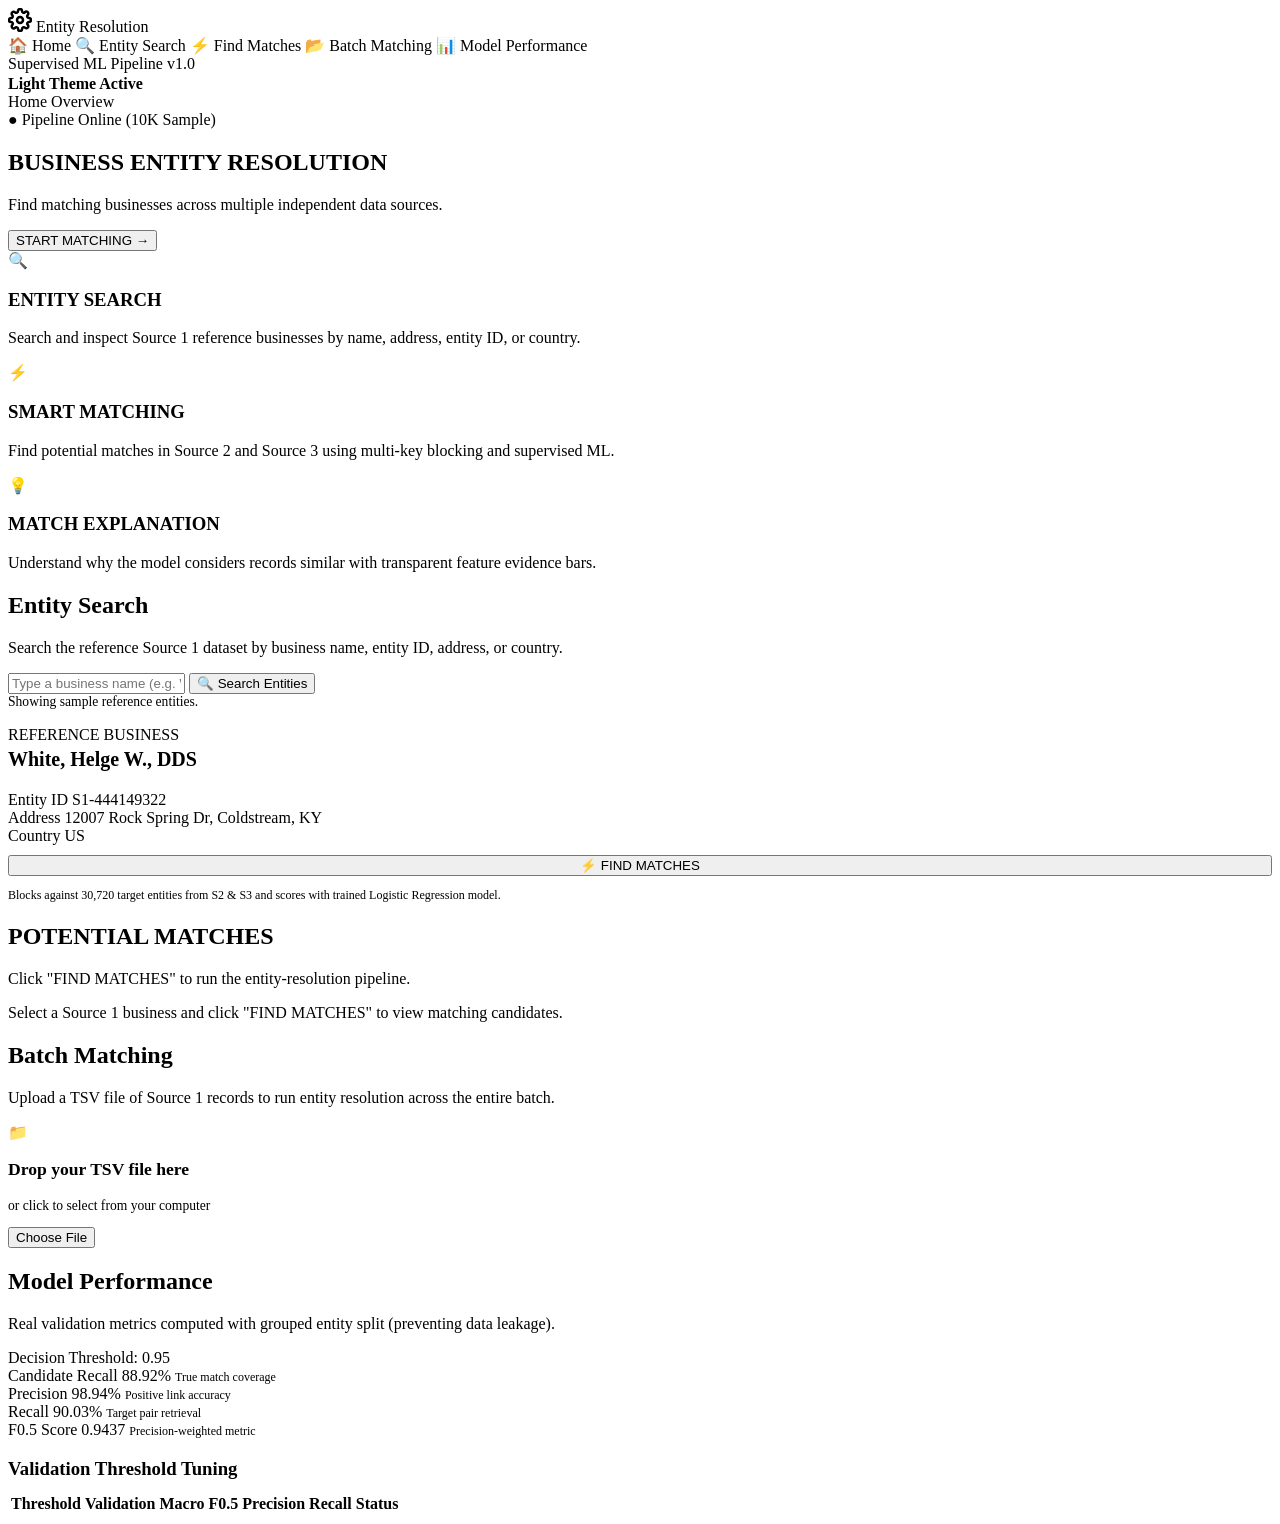
==== frontend/templates/index.html @ 975a44d6 "Initial commit: Business Entity Resolution ML pipeline and web studio" ====
<!DOCTYPE html>
<html lang="en">
<head>
  <meta charset="UTF-8">
  <meta name="viewport" content="width=device-width, initial-scale=1.0">
  <title>Business Entity Resolution Studio</title>
  <link rel="stylesheet" href="/static/css/style.css">
</head>
<body>
  <div class="app-shell">
    <!-- Left Sidebar -->
    <aside class="sidebar">
      <div class="sidebar-header">
        <div class="sidebar-brand">
          <svg width="24" height="24" viewBox="0 0 24 24" fill="none" stroke="currentColor" stroke-width="2.5" stroke-linecap="round" stroke-linejoin="round">
            <circle cx="12" cy="12" r="3"></circle>
            <path d="M19.4 15a1.65 1.65 0 0 0 .33 1.82l.06.06a2 2 0 0 1 0 2.83 2 2 0 0 1-2.83 0l-.06-.06a1.65 1.65 0 0 0-1.82-.33 1.65 1.65 0 0 0-1 1.51V21a2 2 0 0 1-2 2 2 2 0 0 1-2-2v-.09A1.65 1.65 0 0 0 9 19.4a1.65 1.65 0 0 0-1.82.33l-.06.06a2 2 0 0 1-2.83 0 2 2 0 0 1 0-2.83l.06-.06a1.65 1.65 0 0 0 .33-1.82 1.65 1.65 0 0 0-1.51-1H3a2 2 0 0 1-2-2 2 2 0 0 1 2-2h.09A1.65 1.65 0 0 0 4.6 9a1.65 1.65 0 0 0-.33-1.82l-.06-.06a2 2 0 0 1 0-2.83 2 2 0 0 1 2.83 0l.06.06a1.65 1.65 0 0 0 1.82.33H9a1.65 1.65 0 0 0 1-1.51V3a2 2 0 0 1 2-2 2 2 0 0 1 2 2v.09a1.65 1.65 0 0 0 1 1.51 1.65 1.65 0 0 0 1.82-.33l.06-.06a2 2 0 0 1 2.83 0 2 2 0 0 1 0 2.83l-.06.06a1.65 1.65 0 0 0-.33 1.82V9a1.65 1.65 0 0 0 1.51 1H21a2 2 0 0 1 2 2 2 2 0 0 1-2 2h-.09a1.65 1.65 0 0 0-1.51 1z"></path>
          </svg>
          <span>Entity Resolution</span>
        </div>
      </div>

      <nav class="sidebar-nav">
        <a class="nav-item active" data-tab="tab-home">
          <span class="nav-icon">🏠</span>
          <span>Home</span>
        </a>
        <a class="nav-item" data-tab="tab-search">
          <span class="nav-icon">🔍</span>
          <span>Entity Search</span>
        </a>
        <a class="nav-item" data-tab="tab-matching">
          <span class="nav-icon">⚡</span>
          <span>Find Matches</span>
        </a>
        <a class="nav-item" data-tab="tab-batch">
          <span class="nav-icon">📂</span>
          <span>Batch Matching</span>
        </a>
        <a class="nav-item" data-tab="tab-performance">
          <span class="nav-icon">📊</span>
          <span>Model Performance</span>
        </a>
      </nav>

      <div class="sidebar-footer">
        <div>Supervised ML Pipeline v1.0</div>
        <div style="color: var(--primary); font-weight: 600; margin-top: 2px;">Light Theme Active</div>
      </div>
    </aside>

    <!-- Main Content Wrapper -->
    <div class="main-wrapper">
      <header class="topbar">
        <div id="topbar-breadcrumb" class="topbar-title">Home Overview</div>
        <div class="system-badge">● Pipeline Online (10K Sample)</div>
      </header>

      <main class="content-container">
        <!-- ── TAB 1: HOME PAGE ─────────────────────────────────────────── -->
        <section id="tab-home" class="tab-panel active">
          <div class="hero-card">
            <h1>BUSINESS ENTITY RESOLUTION</h1>
            <p class="hero-subtitle">
              Find matching businesses across multiple independent data sources.
            </p>
            <button id="btn-start-matching" class="btn btn-primary btn-lg">
              START MATCHING &rarr;
            </button>
          </div>

          <div class="home-feature-grid">
            <div class="feature-box">
              <div class="feature-box-icon">🔍</div>
              <h3>ENTITY SEARCH</h3>
              <p>Search and inspect Source 1 reference businesses by name, address, entity ID, or country.</p>
            </div>

            <div class="feature-box">
              <div class="feature-box-icon">⚡</div>
              <h3>SMART MATCHING</h3>
              <p>Find potential matches in Source 2 and Source 3 using multi-key blocking and supervised ML.</p>
            </div>

            <div class="feature-box">
              <div class="feature-box-icon">💡</div>
              <h3>MATCH EXPLANATION</h3>
              <p>Understand why the model considers records similar with transparent feature evidence bars.</p>
            </div>
          </div>
        </section>

        <!-- ── TAB 2: ENTITY SEARCH PAGE ─────────────────────────────────── -->
        <section id="tab-search" class="tab-panel">
          <div class="card">
            <div class="card-header">
              <div>
                <h2 class="card-title">Entity Search</h2>
                <p class="card-desc">Search the reference Source 1 dataset by business name, entity ID, address, or country.</p>
              </div>
            </div>

            <div class="search-bar-container">
              <input type="text" id="global-search-input" class="form-input" placeholder="Type a business name (e.g. White, Helge W.), entity ID, or city...">
              <button id="btn-trigger-search" class="btn btn-primary" style="white-space: nowrap;">
                <span>🔍</span> Search Entities
              </button>
            </div>

            <div id="search-status-bar" style="font-size: 0.85rem; color: var(--text-secondary); margin-bottom: 16px;">
              Showing sample reference entities.
            </div>

            <div id="search-results-container" class="search-results-list">
              <!-- Dynamically populated -->
            </div>
          </div>
        </section>

        <!-- ── TAB 3: FIND MATCHES (MATCHING PAGE) ───────────────────────── -->
        <section id="tab-matching" class="tab-panel">
          <div class="matching-layout">
            <!-- Left: Source 1 Reference Details -->
            <div class="source1-card">
              <div>
                <span class="source1-label">REFERENCE BUSINESS</span>
                <h3 id="match-s1-name" style="font-size: 1.25rem; color: var(--text-primary); margin-top: 4px;">White, Helge W., DDS</h3>
              </div>

              <div class="source1-field">
                <span class="source1-label">Entity ID</span>
                <span id="match-s1-id" class="entity-id-pill">S1-444149322</span>
              </div>

              <div class="source1-field">
                <span class="source1-label">Address</span>
                <span id="match-s1-addr" class="source1-val">12007 Rock Spring Dr, Coldstream, KY</span>
              </div>

              <div class="source1-field">
                <span class="source1-label">Country</span>
                <span id="match-s1-ctry" class="source1-val">US</span>
              </div>

              <div style="margin-top: 10px;">
                <button id="btn-run-match" class="btn btn-primary" style="width: 100%;">
                  <span>⚡</span> FIND MATCHES
                </button>
              </div>

              <div style="font-size: 0.75rem; color: var(--text-muted); border-top: 1px solid var(--border); padding-top: 12px;">
                Blocks against 30,720 target entities from S2 & S3 and scores with trained Logistic Regression model.
              </div>
            </div>

            <!-- Right: Potential Matches & Explanation -->
            <div>
              <div class="card" style="margin-bottom: 20px;">
                <div class="card-header">
                  <div>
                    <h2 class="card-title">POTENTIAL MATCHES</h2>
                    <p id="match-results-summary" class="card-desc">Click "FIND MATCHES" to run the entity-resolution pipeline.</p>
                  </div>
                </div>

                <div id="match-candidates-list" class="match-candidates-container">
                  <div class="empty-box">
                    <p>Select a Source 1 business and click "FIND MATCHES" to view matching candidates.</p>
                  </div>
                </div>
              </div>

              <!-- Match Explanation Card (Why this match?) -->
              <div id="match-explanation-box" class="explanation-card" style="display: none;">
                <div class="card-header">
                  <div>
                    <h3 class="card-title" style="color: var(--primary);">WHY THIS MATCH?</h3>
                    <p id="expl-candidate-sub" class="card-desc">Similarity feature evidence computed by the model.</p>
                  </div>
                  <span id="expl-candidate-badge" class="badge badge-high">HIGH CONFIDENCE</span>
                </div>

                <div class="progress-row">
                  <div class="progress-header">
                    <span>Business Name Similarity</span>
                    <span id="expl-name-sim">94%</span>
                  </div>
                  <div class="progress-track">
                    <div id="expl-name-fill" class="progress-fill" style="width: 94%;"></div>
                  </div>
                </div>

                <div class="progress-row">
                  <div class="progress-header">
                    <span>Address Similarity</span>
                    <span id="expl-addr-sim">97%</span>
                  </div>
                  <div class="progress-track">
                    <div id="expl-addr-fill" class="progress-fill" style="width: 97%;"></div>
                  </div>
                </div>

                <div style="display: flex; justify-content: space-between; align-items: center; padding: 12px 0; border-top: 1px solid var(--border); border-bottom: 1px solid var(--border); margin-bottom: 16px;">
                  <span style="font-size: 0.85rem; font-weight: 600;">Country Agreement</span>
                  <span id="expl-country-status" class="badge badge-high">MATCH</span>
                </div>

                <div style="display: flex; justify-content: space-between; align-items: center;">
                  <span style="font-size: 0.95rem; font-weight: 600;">Overall Model Confidence</span>
                  <span id="expl-conf-score" style="font-size: 1.4rem; font-weight: 700; color: var(--primary);">96.8%</span>
                </div>
              </div>
            </div>
          </div>
        </section>

        <!-- ── TAB 4: BATCH MATCHING PAGE ────────────────────────────────── -->
        <section id="tab-batch" class="tab-panel">
          <div class="card">
            <div class="card-header">
              <div>
                <h2 class="card-title">Batch Matching</h2>
                <p class="card-desc">Upload a TSV file of Source 1 records to run entity resolution across the entire batch.</p>
              </div>
            </div>

            <!-- Drag and drop zone -->
            <div id="batch-dropzone" class="dropzone">
              <div class="dropzone-icon">📁</div>
              <h3 style="font-size: 1.1rem; color: var(--text-primary);">Drop your TSV file here</h3>
              <p style="font-size: 0.85rem; color: var(--text-secondary);">or click to select from your computer</p>
              <input type="file" id="batch-file-input" accept=".tsv,.txt,.csv" style="display: none;">
              <button type="button" class="btn btn-secondary btn-sm" onclick="document.getElementById('batch-file-input').click()">
                Choose File
              </button>
            </div>

            <!-- Upload Details Area (Hidden by default) -->
            <div id="batch-file-details" style="display: none; margin-top: 24px;">
              <div style="background-color: var(--bg-secondary); padding: 16px 20px; border-radius: var(--radius-md); margin-bottom: 20px;">
                <h4 style="font-size: 0.92rem; color: var(--text-primary); margin-bottom: 10px;">File Upload Summary</h4>
                <div style="display: grid; grid-template-columns: repeat(auto-fit, minmax(200px, 1fr)); gap: 12px; font-size: 0.85rem;">
                  <div>File name: <strong id="batch-filename">--</strong></div>
                  <div>Number of records: <strong id="batch-records-count">--</strong></div>
                  <div>Detected columns: <strong id="batch-columns-detected">--</strong></div>
                  <div>Validation status: <span id="batch-validation-badge" class="badge badge-high">Valid Format</span></div>
                </div>
              </div>

              <button id="btn-run-batch" class="btn btn-primary btn-lg">
                <span>🚀</span> RUN MATCHING
              </button>
            </div>

            <!-- Batch Results Area -->
            <div id="batch-results-box" style="display: none; margin-top: 24px; border-top: 1px solid var(--border); padding-top: 24px;">
              <div class="kpi-row">
                <div class="kpi-card">
                  <span class="kpi-card-title">Records Processed</span>
                  <span id="batch-kpi-processed" class="kpi-card-val">10,000</span>
                </div>
                <div class="kpi-card">
                  <span class="kpi-card-title">Matches Found</span>
                  <span id="batch-kpi-matched" class="kpi-card-val text-success">7,847</span>
                </div>
                <div class="kpi-card">
                  <span class="kpi-card-title">No Matches (Singletons)</span>
                  <span id="batch-kpi-unmatched" class="kpi-card-val text-warning">2,153</span>
                </div>
                <div class="kpi-card">
                  <span class="kpi-card-title">Processing Time</span>
                  <span id="batch-kpi-time" class="kpi-card-val text-accent">16.2s</span>
                </div>
              </div>

              <div style="display: flex; gap: 12px;">
                <a href="/api/download/matching_results.tsv" class="btn btn-primary">
                  <span>📥</span> Download matching_results.tsv
                </a>
                <a href="/api/download/candidate_pairs.tsv" class="btn btn-secondary">
                  <span>📥</span> Download candidate_pairs.tsv
                </a>
              </div>
            </div>
          </div>
        </section>

        <!-- ── TAB 5: MODEL PERFORMANCE PAGE ─────────────────────────────── -->
        <section id="tab-performance" class="tab-panel">
          <div class="card">
            <div class="card-header">
              <div>
                <h2 class="card-title">Model Performance</h2>
                <p class="card-desc">Real validation metrics computed with grouped entity split (preventing data leakage).</p>
              </div>
              <span class="badge badge-high">Decision Threshold: 0.95</span>
            </div>

            <!-- Metric Cards -->
            <div class="kpi-row">
              <div class="kpi-card">
                <span class="kpi-card-title">Candidate Recall</span>
                <span id="perf-recall" class="kpi-card-val text-success">88.92%</span>
                <span style="font-size: 0.75rem; color: var(--text-secondary);">True match coverage</span>
              </div>

              <div class="kpi-card">
                <span class="kpi-card-title">Precision</span>
                <span id="perf-precision" class="kpi-card-val text-accent">98.94%</span>
                <span style="font-size: 0.75rem; color: var(--text-secondary);">Positive link accuracy</span>
              </div>

              <div class="kpi-card">
                <span class="kpi-card-title">Recall</span>
                <span id="perf-rec-score" class="kpi-card-val">90.03%</span>
                <span style="font-size: 0.75rem; color: var(--text-secondary);">Target pair retrieval</span>
              </div>

              <div class="kpi-card">
                <span class="kpi-card-title">F0.5 Score</span>
                <span id="perf-f05" class="kpi-card-val text-accent">0.9437</span>
                <span style="font-size: 0.75rem; color: var(--text-secondary);">Precision-weighted metric</span>
              </div>
            </div>

            <!-- Threshold Grid Table -->
            <h3 style="margin-bottom: 12px;">Validation Threshold Tuning</h3>
            <div class="table-container">
              <table class="data-table">
                <thead>
                  <tr>
                    <th>Threshold</th>
                    <th>Validation Macro F0.5</th>
                    <th>Precision</th>
                    <th>Recall</th>
                    <th>Status</th>
                  </tr>
                </thead>
                <tbody id="perf-grid-body">
                  <!-- Dynamically populated from /api/evaluation -->
                </tbody>
              </table>
            </div>
          </div>
        </section>
      </main>
    </div>
  </div>

  <script src="/static/js/app.js"></script>
</body>
</html>
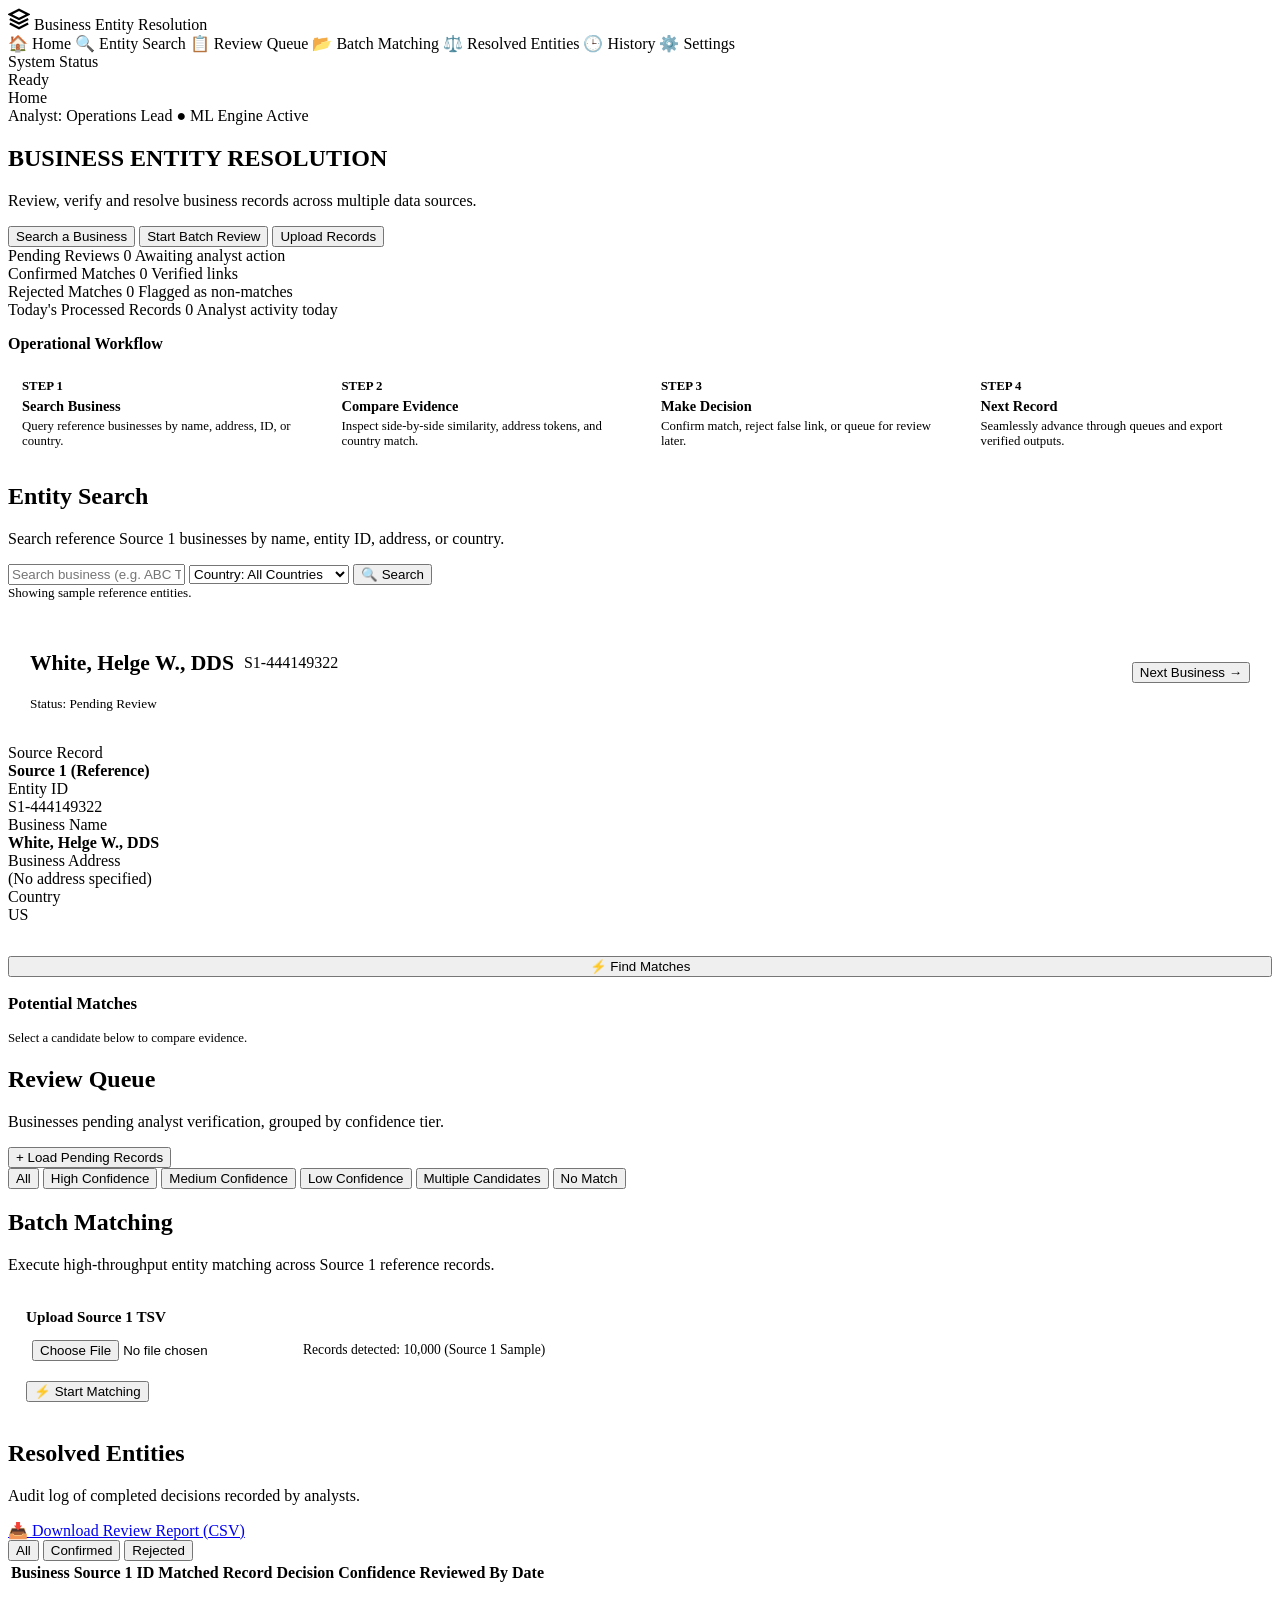
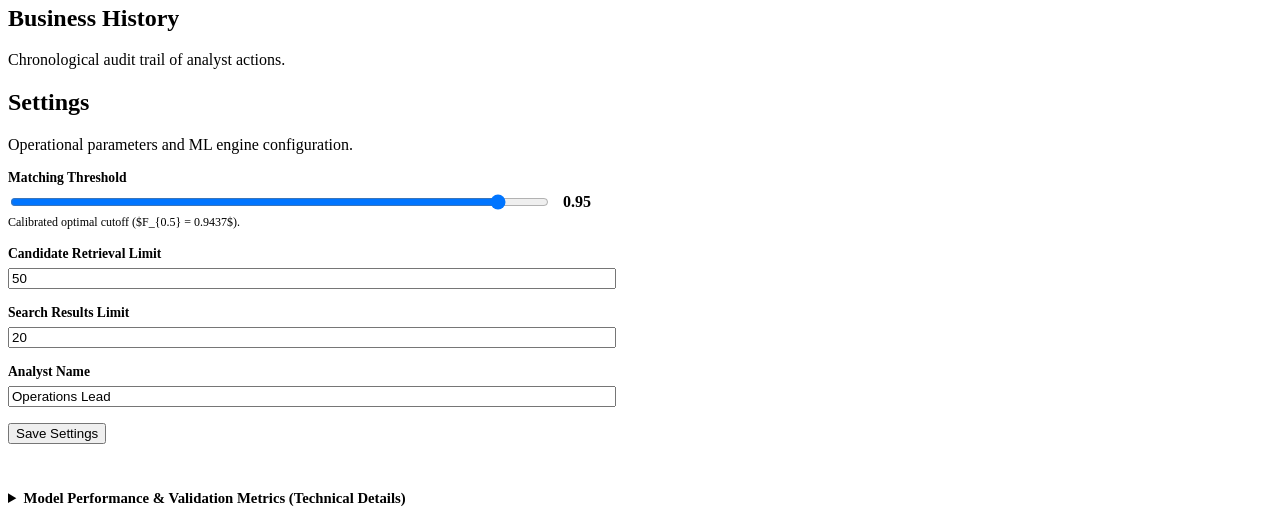
==== commit c6fa82c8: "Transform frontend into task-oriented commercial operations suite with dark theme and SQLite backend" ====
--- a/frontend/templates/index.html
+++ b/frontend/templates/index.html
@@ -3,20 +3,19 @@
 <head>
   <meta charset="UTF-8">
   <meta name="viewport" content="width=device-width, initial-scale=1.0">
-  <title>Business Entity Resolution Studio</title>
+  <title>Business Entity Resolution - Operations Suite</title>
   <link rel="stylesheet" href="/static/css/style.css">
 </head>
 <body>
   <div class="app-shell">
-    <!-- Left Sidebar -->
+    <!-- Left Sidebar (Premium Black Theme) -->
     <aside class="sidebar">
       <div class="sidebar-header">
         <div class="sidebar-brand">
-          <svg width="24" height="24" viewBox="0 0 24 24" fill="none" stroke="currentColor" stroke-width="2.5" stroke-linecap="round" stroke-linejoin="round">
-            <circle cx="12" cy="12" r="3"></circle>
-            <path d="M19.4 15a1.65 1.65 0 0 0 .33 1.82l.06.06a2 2 0 0 1 0 2.83 2 2 0 0 1-2.83 0l-.06-.06a1.65 1.65 0 0 0-1.82-.33 1.65 1.65 0 0 0-1 1.51V21a2 2 0 0 1-2 2 2 2 0 0 1-2-2v-.09A1.65 1.65 0 0 0 9 19.4a1.65 1.65 0 0 0-1.82.33l-.06.06a2 2 0 0 1-2.83 0 2 2 0 0 1 0-2.83l.06-.06a1.65 1.65 0 0 0 .33-1.82 1.65 1.65 0 0 0-1.51-1H3a2 2 0 0 1-2-2 2 2 0 0 1 2-2h.09A1.65 1.65 0 0 0 4.6 9a1.65 1.65 0 0 0-.33-1.82l-.06-.06a2 2 0 0 1 0-2.83 2 2 0 0 1 2.83 0l.06.06a1.65 1.65 0 0 0 1.82.33H9a1.65 1.65 0 0 0 1-1.51V3a2 2 0 0 1 2-2 2 2 0 0 1 2 2v.09a1.65 1.65 0 0 0 1 1.51 1.65 1.65 0 0 0 1.82-.33l.06-.06a2 2 0 0 1 2.83 0 2 2 0 0 1 0 2.83l-.06.06a1.65 1.65 0 0 0-.33 1.82V9a1.65 1.65 0 0 0 1.51 1H21a2 2 0 0 1 2 2 2 2 0 0 1-2 2h-.09a1.65 1.65 0 0 0-1.51 1z"></path>
+          <svg width="22" height="22" viewBox="0 0 24 24" fill="none" stroke="currentColor" stroke-width="2.5">
+            <path d="M12 2L2 7l10 5 10-5-10-5zM2 17l10 5 10-5M2 12l10 5 10-5"/>
           </svg>
-          <span>Entity Resolution</span>
+          <span>Business Entity Resolution</span>
         </div>
       </div>
 
@@ -29,317 +28,517 @@
           <span class="nav-icon">🔍</span>
           <span>Entity Search</span>
         </a>
-        <a class="nav-item" data-tab="tab-matching">
-          <span class="nav-icon">⚡</span>
-          <span>Find Matches</span>
+        <a class="nav-item" data-tab="tab-queue">
+          <span class="nav-icon">📋</span>
+          <span>Review Queue</span>
         </a>
         <a class="nav-item" data-tab="tab-batch">
           <span class="nav-icon">📂</span>
           <span>Batch Matching</span>
         </a>
-        <a class="nav-item" data-tab="tab-performance">
-          <span class="nav-icon">📊</span>
-          <span>Model Performance</span>
+        <a class="nav-item" data-tab="tab-resolved">
+          <span class="nav-icon">⚖️</span>
+          <span>Resolved Entities</span>
+        </a>
+        <a class="nav-item" data-tab="tab-history">
+          <span class="nav-icon">🕒</span>
+          <span>History</span>
+        </a>
+        <a class="nav-item" data-tab="tab-settings">
+          <span class="nav-icon">⚙️</span>
+          <span>Settings</span>
         </a>
       </nav>
 
       <div class="sidebar-footer">
-        <div>Supervised ML Pipeline v1.0</div>
-        <div style="color: var(--primary); font-weight: 600; margin-top: 2px;">Light Theme Active</div>
+        <div>System Status</div>
+        <div class="system-status-indicator">
+          <span class="system-status-dot"></span>
+          <span>Ready</span>
+        </div>
       </div>
     </aside>
 
     <!-- Main Content Wrapper -->
     <div class="main-wrapper">
       <header class="topbar">
-        <div id="topbar-breadcrumb" class="topbar-title">Home Overview</div>
-        <div class="system-badge">● Pipeline Online (10K Sample)</div>
+        <div id="topbar-breadcrumb" class="topbar-title">Home</div>
+        <div class="topbar-actions">
+          <span class="analyst-pill" id="topbar-analyst">Analyst: Operations Lead</span>
+          <span class="badge badge-high">● ML Engine Active</span>
+        </div>
       </header>
 
       <main class="content-container">
-        <!-- ── TAB 1: HOME PAGE ─────────────────────────────────────────── -->
+        <!-- ── TAB 1: HOME WORKSPACE ─────────────────────────────────────── -->
         <section id="tab-home" class="tab-panel active">
-          <div class="hero-card">
+          <div class="hero-banner">
             <h1>BUSINESS ENTITY RESOLUTION</h1>
-            <p class="hero-subtitle">
-              Find matching businesses across multiple independent data sources.
-            </p>
-            <button id="btn-start-matching" class="btn btn-primary btn-lg">
-              START MATCHING &rarr;
-            </button>
-          </div>
-
-          <div class="home-feature-grid">
-            <div class="feature-box">
-              <div class="feature-box-icon">🔍</div>
-              <h3>ENTITY SEARCH</h3>
-              <p>Search and inspect Source 1 reference businesses by name, address, entity ID, or country.</p>
-            </div>
-
-            <div class="feature-box">
-              <div class="feature-box-icon">⚡</div>
-              <h3>SMART MATCHING</h3>
-              <p>Find potential matches in Source 2 and Source 3 using multi-key blocking and supervised ML.</p>
-            </div>
-
-            <div class="feature-box">
-              <div class="feature-box-icon">💡</div>
-              <h3>MATCH EXPLANATION</h3>
-              <p>Understand why the model considers records similar with transparent feature evidence bars.</p>
-            </div>
-          </div>
-        </section>
-
-        <!-- ── TAB 2: ENTITY SEARCH PAGE ─────────────────────────────────── -->
+            <p>Review, verify and resolve business records across multiple data sources.</p>
+            <div class="hero-actions">
+              <button id="hero-btn-search" class="btn btn-primary btn-lg">Search a Business</button>
+              <button id="hero-btn-batch" class="btn btn-secondary btn-lg">Start Batch Review</button>
+              <button id="hero-btn-upload" class="btn btn-secondary btn-lg">Upload Records</button>
+            </div>
+          </div>
+
+          <!-- Operational KPI Information (from actual SQLite database) -->
+          <div class="kpi-row">
+            <div class="kpi-card">
+              <span class="kpi-title">Pending Reviews</span>
+              <span id="kpi-pending" class="kpi-value">0</span>
+              <span class="kpi-subtext">Awaiting analyst action</span>
+            </div>
+            <div class="kpi-card">
+              <span class="kpi-title">Confirmed Matches</span>
+              <span id="kpi-confirmed" class="kpi-value text-success" style="color: var(--success);">0</span>
+              <span class="kpi-subtext">Verified links</span>
+            </div>
+            <div class="kpi-card">
+              <span class="kpi-title">Rejected Matches</span>
+              <span id="kpi-rejected" class="kpi-value text-error" style="color: var(--error);">0</span>
+              <span class="kpi-subtext">Flagged as non-matches</span>
+            </div>
+            <div class="kpi-card">
+              <span class="kpi-title">Today's Processed Records</span>
+              <span id="kpi-today" class="kpi-value" style="color: var(--primary);">0</span>
+              <span class="kpi-subtext">Analyst activity today</span>
+            </div>
+          </div>
+
+          <!-- Workflow Guide -->
+          <div class="card">
+            <h3 style="margin-bottom: 12px; font-size: 1rem;">Operational Workflow</h3>
+            <div style="display: grid; grid-template-columns: repeat(auto-fit, minmax(200px, 1fr)); gap: 14px;">
+              <div style="background: var(--bg-card-secondary); padding: 14px; border-radius: var(--radius-sm); border: 1px solid var(--border-color);">
+                <div style="color: var(--primary); font-weight: 700; font-size: 0.8rem; margin-bottom: 4px;">STEP 1</div>
+                <div style="font-weight: 600; font-size: 0.9rem; margin-bottom: 4px;">Search Business</div>
+                <div style="font-size: 0.8rem; color: var(--text-secondary);">Query reference businesses by name, address, ID, or country.</div>
+              </div>
+              <div style="background: var(--bg-card-secondary); padding: 14px; border-radius: var(--radius-sm); border: 1px solid var(--border-color);">
+                <div style="color: var(--primary); font-weight: 700; font-size: 0.8rem; margin-bottom: 4px;">STEP 2</div>
+                <div style="font-weight: 600; font-size: 0.9rem; margin-bottom: 4px;">Compare Evidence</div>
+                <div style="font-size: 0.8rem; color: var(--text-secondary);">Inspect side-by-side similarity, address tokens, and country match.</div>
+              </div>
+              <div style="background: var(--bg-card-secondary); padding: 14px; border-radius: var(--radius-sm); border: 1px solid var(--border-color);">
+                <div style="color: var(--primary); font-weight: 700; font-size: 0.8rem; margin-bottom: 4px;">STEP 3</div>
+                <div style="font-weight: 600; font-size: 0.9rem; margin-bottom: 4px;">Make Decision</div>
+                <div style="font-size: 0.8rem; color: var(--text-secondary);">Confirm match, reject false link, or queue for review later.</div>
+              </div>
+              <div style="background: var(--bg-card-secondary); padding: 14px; border-radius: var(--radius-sm); border: 1px solid var(--border-color);">
+                <div style="color: var(--primary); font-weight: 700; font-size: 0.8rem; margin-bottom: 4px;">STEP 4</div>
+                <div style="font-weight: 600; font-size: 0.9rem; margin-bottom: 4px;">Next Record</div>
+                <div style="font-size: 0.8rem; color: var(--text-secondary);">Seamlessly advance through queues and export verified outputs.</div>
+              </div>
+            </div>
+          </div>
+        </section>
+
+        <!-- ── TAB 2: ENTITY SEARCH ──────────────────────────────────────── -->
         <section id="tab-search" class="tab-panel">
           <div class="card">
             <div class="card-header">
               <div>
                 <h2 class="card-title">Entity Search</h2>
-                <p class="card-desc">Search the reference Source 1 dataset by business name, entity ID, address, or country.</p>
-              </div>
-            </div>
-
-            <div class="search-bar-container">
-              <input type="text" id="global-search-input" class="form-input" placeholder="Type a business name (e.g. White, Helge W.), entity ID, or city...">
-              <button id="btn-trigger-search" class="btn btn-primary" style="white-space: nowrap;">
-                <span>🔍</span> Search Entities
+                <p class="card-subtitle">Search reference Source 1 businesses by name, entity ID, address, or country.</p>
+              </div>
+            </div>
+
+            <div class="search-bar-row">
+              <input type="text" id="search-input-box" class="form-input search-input-field" placeholder="Search business (e.g. ABC Technologies, White Helge, S1-444149322)...">
+              <select id="search-country-select" class="form-select" style="min-width: 160px;">
+                <option value="">Country: All Countries</option>
+              </select>
+              <button id="btn-do-search" class="btn btn-primary">
+                <span>🔍</span> Search
               </button>
             </div>
 
-            <div id="search-status-bar" style="font-size: 0.85rem; color: var(--text-secondary); margin-bottom: 16px;">
+            <div id="search-results-status" style="font-size: 0.82rem; color: var(--text-muted); margin-bottom: 16px;">
               Showing sample reference entities.
             </div>
 
-            <div id="search-results-container" class="search-results-list">
+            <div id="search-results-list">
               <!-- Dynamically populated -->
             </div>
           </div>
         </section>
 
-        <!-- ── TAB 3: FIND MATCHES (MATCHING PAGE) ───────────────────────── -->
+        <!-- ── TAB 3: MATCHING WORKSPACE & BUSINESS PROFILE ─────────────── -->
         <section id="tab-matching" class="tab-panel">
-          <div class="matching-layout">
+          <!-- Profile Header -->
+          <div class="card" style="padding: 16px 22px; margin-bottom: 16px;">
+            <div style="display: flex; justify-content: space-between; align-items: center; flex-wrap: wrap; gap: 12px;">
+              <div>
+                <div style="display: flex; align-items: center; gap: 10px;">
+                  <h2 id="profile-bname" style="font-size: 1.35rem; font-weight: 700; color: var(--text-primary);">White, Helge W., DDS</h2>
+                  <span id="profile-id-pill" class="entity-id-pill">S1-444149322</span>
+                </div>
+                <div style="font-size: 0.83rem; color: var(--text-secondary); margin-top: 3px;">
+                  Status: <span id="profile-status" class="badge badge-neutral">Pending Review</span>
+                </div>
+              </div>
+              <div>
+                <button id="btn-next-business-top" class="btn btn-secondary">
+                  <span>Next Business &rarr;</span>
+                </button>
+              </div>
+            </div>
+          </div>
+
+          <!-- Matching Workspace Grid -->
+          <div class="workspace-grid">
             <!-- Left: Source 1 Reference Details -->
-            <div class="source1-card">
-              <div>
-                <span class="source1-label">REFERENCE BUSINESS</span>
-                <h3 id="match-s1-name" style="font-size: 1.25rem; color: var(--text-primary); margin-top: 4px;">White, Helge W., DDS</h3>
-              </div>
-
-              <div class="source1-field">
-                <span class="source1-label">Entity ID</span>
-                <span id="match-s1-id" class="entity-id-pill">S1-444149322</span>
-              </div>
-
-              <div class="source1-field">
-                <span class="source1-label">Address</span>
-                <span id="match-s1-addr" class="source1-val">12007 Rock Spring Dr, Coldstream, KY</span>
-              </div>
-
-              <div class="source1-field">
-                <span class="source1-label">Country</span>
-                <span id="match-s1-ctry" class="source1-val">US</span>
-              </div>
-
-              <div style="margin-top: 10px;">
-                <button id="btn-run-match" class="btn btn-primary" style="width: 100%;">
-                  <span>⚡</span> FIND MATCHES
-                </button>
-              </div>
-
-              <div style="font-size: 0.75rem; color: var(--text-muted); border-top: 1px solid var(--border); padding-top: 12px;">
-                Blocks against 30,720 target entities from S2 & S3 and scores with trained Logistic Regression model.
-              </div>
-            </div>
-
-            <!-- Right: Potential Matches & Explanation -->
-            <div>
-              <div class="card" style="margin-bottom: 20px;">
-                <div class="card-header">
-                  <div>
-                    <h2 class="card-title">POTENTIAL MATCHES</h2>
-                    <p id="match-results-summary" class="card-desc">Click "FIND MATCHES" to run the entity-resolution pipeline.</p>
+            <div class="source1-profile-box">
+              <div class="profile-field-group">
+                <div class="profile-label">Source Record</div>
+                <div class="profile-val" style="font-weight: 600; color: var(--primary);">Source 1 (Reference)</div>
+              </div>
+
+              <div class="profile-field-group">
+                <div class="profile-label">Entity ID</div>
+                <div id="s1-field-id" class="entity-id-pill">S1-444149322</div>
+              </div>
+
+              <div class="profile-field-group">
+                <div class="profile-label">Business Name</div>
+                <div id="s1-field-name" class="profile-val" style="font-weight: 600;">White, Helge W., DDS</div>
+              </div>
+
+              <div class="profile-field-group">
+                <div class="profile-label">Business Address</div>
+                <div id="s1-field-addr" class="profile-val" style="color: var(--text-secondary);">(No address specified)</div>
+              </div>
+
+              <div class="profile-field-group">
+                <div class="profile-label">Country</div>
+                <div id="s1-field-ctry" class="entity-id-pill">US</div>
+              </div>
+
+              <div style="margin-top: 18px; padding-top: 14px; border-top: 1px solid var(--border-color);">
+                <button id="btn-re-run-matching" class="btn btn-primary" style="width: 100%;">
+                  <span>⚡</span> Find Matches
+                </button>
+              </div>
+            </div>
+
+            <!-- Right: Ranked Potential Matches List -->
+            <div class="candidates-list-box">
+              <div style="display: flex; justify-content: space-between; align-items: center; margin-bottom: 14px;">
+                <div>
+                  <h3 style="font-size: 1.05rem; font-weight: 600;">Potential Matches</h3>
+                  <div id="candidates-count-summary" style="font-size: 0.8rem; color: var(--text-muted);">
+                    Select a candidate below to compare evidence.
                   </div>
                 </div>
-
-                <div id="match-candidates-list" class="match-candidates-container">
-                  <div class="empty-box">
-                    <p>Select a Source 1 business and click "FIND MATCHES" to view matching candidates.</p>
+              </div>
+
+              <div id="candidates-ranked-list">
+                <!-- Ranked candidate items -->
+              </div>
+            </div>
+          </div>
+
+          <!-- Match Evidence & Side-by-Side Comparison -->
+          <div id="comparison-section" class="comparison-container" style="display: none;">
+            <div class="card-header">
+              <div>
+                <h3 class="card-title">Match Comparison</h3>
+                <p class="card-subtitle">Side-by-side inspection between Source 1 reference and selected candidate.</p>
+              </div>
+              <div id="comparison-overall-badge">
+                <!-- Confidence badge -->
+              </div>
+            </div>
+
+            <!-- Side-by-side Table -->
+            <table class="side-by-side-table">
+              <thead>
+                <tr>
+                  <th style="width: 22%;">Attribute</th>
+                  <th style="width: 39%;">Source 1 (Reference)</th>
+                  <th style="width: 39%;" id="th-candidate-header">Selected Candidate</th>
+                </tr>
+              </thead>
+              <tbody>
+                <tr>
+                  <td><strong>Business Name</strong></td>
+                  <td id="comp-s1-name">-</td>
+                  <td id="comp-cand-name" style="color: var(--primary); font-weight: 600;">-</td>
+                </tr>
+                <tr>
+                  <td><strong>Address</strong></td>
+                  <td id="comp-s1-addr">-</td>
+                  <td id="comp-cand-addr">-</td>
+                </tr>
+                <tr>
+                  <td><strong>Country</strong></td>
+                  <td><span id="comp-s1-ctry" class="entity-id-pill">-</span></td>
+                  <td><span id="comp-cand-ctry" class="entity-id-pill">-</span></td>
+                </tr>
+              </tbody>
+            </table>
+
+            <!-- Human Understandable Match Evidence -->
+            <div class="evidence-box">
+              <div class="evidence-header">
+                <span>Match Evidence</span>
+              </div>
+              <ul id="evidence-bullets-list" class="evidence-list">
+                <!-- Generated bullet points -->
+              </ul>
+            </div>
+
+            <!-- Decision Actions -->
+            <div class="action-bar">
+              <div class="decision-buttons">
+                <button id="btn-confirm-match" class="btn btn-success">
+                  <span>✓</span> Confirm Match
+                </button>
+                <button id="btn-reject-match" class="btn btn-danger">
+                  <span>✕</span> Reject Match
+                </button>
+                <button id="btn-review-later" class="btn btn-warning">
+                  <span>⏳</span> Review Later
+                </button>
+              </div>
+              <div>
+                <button id="btn-next-inline" class="btn btn-secondary">
+                  <span>Next Business &rarr;</span>
+                </button>
+              </div>
+            </div>
+          </div>
+        </section>
+
+        <!-- ── TAB 4: REVIEW QUEUE ───────────────────────────────────────── -->
+        <section id="tab-queue" class="tab-panel">
+          <div class="card">
+            <div class="card-header">
+              <div>
+                <h2 class="card-title">Review Queue</h2>
+                <p class="card-subtitle">Businesses pending analyst verification, grouped by confidence tier.</p>
+              </div>
+              <div>
+                <button id="btn-seed-queue" class="btn btn-secondary btn-sm">
+                  <span>+</span> Load Pending Records
+                </button>
+              </div>
+            </div>
+
+            <div class="filter-tabs">
+              <button class="filter-tab active" data-queue-filter="all">All</button>
+              <button class="filter-tab" data-queue-filter="high">High Confidence</button>
+              <button class="filter-tab" data-queue-filter="medium">Medium Confidence</button>
+              <button class="filter-tab" data-queue-filter="low">Low Confidence</button>
+              <button class="filter-tab" data-queue-filter="multiple">Multiple Candidates</button>
+              <button class="filter-tab" data-queue-filter="no_match">No Match</button>
+            </div>
+
+            <div id="queue-items-container">
+              <!-- Dynamically populated -->
+            </div>
+          </div>
+        </section>
+
+        <!-- ── TAB 5: BATCH MATCHING ─────────────────────────────────────── -->
+        <section id="tab-batch" class="tab-panel">
+          <div class="card">
+            <div class="card-header">
+              <div>
+                <h2 class="card-title">Batch Matching</h2>
+                <p class="card-subtitle">Execute high-throughput entity matching across Source 1 reference records.</p>
+              </div>
+            </div>
+
+            <div style="background: var(--bg-card-secondary); padding: 18px; border-radius: var(--radius-sm); border: 1px solid var(--border-color); margin-bottom: 20px;">
+              <div style="font-weight: 600; font-size: 0.95rem; margin-bottom: 8px;">Upload Source 1 TSV</div>
+              <div style="display: flex; gap: 12px; align-items: center; flex-wrap: wrap;">
+                <input type="file" id="batch-file-input" class="form-input" style="padding: 6px;">
+                <span id="batch-file-status" style="font-size: 0.85rem; color: var(--text-secondary);">Records detected: 10,000 (Source 1 Sample)</span>
+              </div>
+              <div style="margin-top: 14px;">
+                <button id="btn-start-batch" class="btn btn-primary btn-lg">
+                  <span>⚡</span> Start Matching
+                </button>
+              </div>
+            </div>
+
+            <!-- Progress Bar -->
+            <div id="batch-progress-container" style="display: none; margin-bottom: 20px;">
+              <div style="display: flex; justify-content: space-between; font-size: 0.85rem; color: var(--text-secondary); margin-bottom: 6px;">
+                <span id="batch-progress-label">Processing records...</span>
+                <span id="batch-progress-pct">0%</span>
+              </div>
+              <div class="progress-bar-wrap">
+                <div id="batch-progress-fill" class="progress-bar-fill"></div>
+              </div>
+            </div>
+
+            <!-- Summary Results (hidden until run) -->
+            <div id="batch-results-box" style="display: none; background: var(--bg-card-secondary); padding: 20px; border-radius: var(--radius-sm); border: 1px solid var(--border-color);">
+              <h3 style="margin-bottom: 12px; font-size: 1rem; color: var(--text-primary);">Batch Run Complete</h3>
+              <div class="kpi-row" style="margin-bottom: 16px;">
+                <div class="kpi-card">
+                  <span class="kpi-title">Records Processed</span>
+                  <span id="batch-res-total" class="kpi-value">10,000</span>
+                </div>
+                <div class="kpi-card">
+                  <span class="kpi-title">Potential Matches</span>
+                  <span id="batch-res-matches" class="kpi-value text-success" style="color: var(--success);">7,832</span>
+                </div>
+                <div class="kpi-card">
+                  <span class="kpi-title">No Matches (Singletons)</span>
+                  <span id="batch-res-nomatches" class="kpi-value text-muted">2,168</span>
+                </div>
+              </div>
+
+              <div style="display: flex; gap: 10px; flex-wrap: wrap;">
+                <button id="btn-batch-review-results" class="btn btn-primary">Review Results</button>
+                <a href="/api/download/matching_results.tsv" class="btn btn-secondary" download>Download matching_results.tsv</a>
+                <a href="/api/download/candidate_pairs.tsv" class="btn btn-secondary" download>Download candidate_pairs.tsv</a>
+              </div>
+            </div>
+          </div>
+        </section>
+
+        <!-- ── TAB 6: RESOLVED ENTITIES ──────────────────────────────────── -->
+        <section id="tab-resolved" class="tab-panel">
+          <div class="card">
+            <div class="card-header">
+              <div>
+                <h2 class="card-title">Resolved Entities</h2>
+                <p class="card-subtitle">Audit log of completed decisions recorded by analysts.</p>
+              </div>
+              <div>
+                <a href="/api/download/review_report.csv" class="btn btn-secondary btn-sm" download>
+                  <span>📥</span> Download Review Report (CSV)
+                </a>
+              </div>
+            </div>
+
+            <div class="filter-tabs">
+              <button class="filter-tab active" data-resolved-filter="all">All</button>
+              <button class="filter-tab" data-resolved-filter="confirmed">Confirmed</button>
+              <button class="filter-tab" data-resolved-filter="rejected">Rejected</button>
+            </div>
+
+            <table class="data-table">
+              <thead>
+                <tr>
+                  <th>Business</th>
+                  <th>Source 1 ID</th>
+                  <th>Matched Record</th>
+                  <th>Decision</th>
+                  <th>Confidence</th>
+                  <th>Reviewed By</th>
+                  <th>Date</th>
+                </tr>
+              </thead>
+              <tbody id="resolved-table-body">
+                <!-- Dynamically populated -->
+              </tbody>
+            </table>
+          </div>
+        </section>
+
+        <!-- ── TAB 7: HISTORY ────────────────────────────────────────────── -->
+        <section id="tab-history" class="tab-panel">
+          <div class="card">
+            <div class="card-header">
+              <div>
+                <h2 class="card-title">Business History</h2>
+                <p class="card-subtitle">Chronological audit trail of analyst actions.</p>
+              </div>
+            </div>
+
+            <div id="history-feed-container">
+              <!-- Dynamically populated -->
+            </div>
+          </div>
+        </section>
+
+        <!-- ── TAB 8: SETTINGS & ADMIN ───────────────────────────────────── -->
+        <section id="tab-settings" class="tab-panel">
+          <div class="card">
+            <div class="card-header">
+              <div>
+                <h2 class="card-title">Settings</h2>
+                <p class="card-subtitle">Operational parameters and ML engine configuration.</p>
+              </div>
+            </div>
+
+            <div style="max-width: 600px; display: flex; flex-direction: column; gap: 16px;">
+              <div>
+                <label style="display: block; font-size: 0.85rem; font-weight: 600; margin-bottom: 6px;">Matching Threshold</label>
+                <div style="display: flex; gap: 12px; align-items: center;">
+                  <input type="range" id="setting-threshold-range" min="0.50" max="0.99" step="0.01" value="0.95" style="flex: 1;">
+                  <span id="setting-threshold-val" style="font-weight: 700; width: 45px;">0.95</span>
+                </div>
+                <span style="font-size: 0.75rem; color: var(--text-muted);">Calibrated optimal cutoff ($F_{0.5} = 0.9437$).</span>
+              </div>
+
+              <div>
+                <label style="display: block; font-size: 0.85rem; font-weight: 600; margin-bottom: 6px;">Candidate Retrieval Limit</label>
+                <input type="number" id="setting-cand-limit" class="form-input" value="50" min="10" max="200" style="width: 100%;">
+              </div>
+
+              <div>
+                <label style="display: block; font-size: 0.85rem; font-weight: 600; margin-bottom: 6px;">Search Results Limit</label>
+                <input type="number" id="setting-search-limit" class="form-input" value="20" min="5" max="100" style="width: 100%;">
+              </div>
+
+              <div>
+                <label style="display: block; font-size: 0.85rem; font-weight: 600; margin-bottom: 6px;">Analyst Name</label>
+                <input type="text" id="setting-analyst-name" class="form-input" value="Operations Lead" style="width: 100%;">
+              </div>
+
+              <div>
+                <button id="btn-save-settings" class="btn btn-primary">Save Settings</button>
+              </div>
+            </div>
+
+            <!-- Technical Model Performance (Collapsible Accordion for ML users) -->
+            <div style="margin-top: 28px; padding-top: 18px; border-top: 1px solid var(--border-color);">
+              <details>
+                <summary style="font-size: 0.92rem; font-weight: 600; cursor: pointer; color: var(--text-secondary); outline: none;">
+                  Model Performance & Validation Metrics (Technical Details)
+                </summary>
+                <div style="margin-top: 16px;">
+                  <div class="kpi-row">
+                    <div class="kpi-card">
+                      <span class="kpi-title">Candidate Recall</span>
+                      <span id="perf-recall" class="kpi-value text-success" style="color: var(--success);">88.92%</span>
+                    </div>
+                    <div class="kpi-card">
+                      <span class="kpi-title">Precision</span>
+                      <span id="perf-precision" class="kpi-value" style="color: var(--primary);">98.94%</span>
+                    </div>
+                    <div class="kpi-card">
+                      <span class="kpi-title">Recall</span>
+                      <span id="perf-rec" class="kpi-value">90.03%</span>
+                    </div>
+                    <div class="kpi-card">
+                      <span class="kpi-title">Macro F0.5</span>
+                      <span id="perf-f05" class="kpi-value" style="color: var(--primary);">0.9437</span>
+                    </div>
                   </div>
-                </div>
-              </div>
-
-              <!-- Match Explanation Card (Why this match?) -->
-              <div id="match-explanation-box" class="explanation-card" style="display: none;">
-                <div class="card-header">
-                  <div>
-                    <h3 class="card-title" style="color: var(--primary);">WHY THIS MATCH?</h3>
-                    <p id="expl-candidate-sub" class="card-desc">Similarity feature evidence computed by the model.</p>
-                  </div>
-                  <span id="expl-candidate-badge" class="badge badge-high">HIGH CONFIDENCE</span>
-                </div>
-
-                <div class="progress-row">
-                  <div class="progress-header">
-                    <span>Business Name Similarity</span>
-                    <span id="expl-name-sim">94%</span>
-                  </div>
-                  <div class="progress-track">
-                    <div id="expl-name-fill" class="progress-fill" style="width: 94%;"></div>
-                  </div>
-                </div>
-
-                <div class="progress-row">
-                  <div class="progress-header">
-                    <span>Address Similarity</span>
-                    <span id="expl-addr-sim">97%</span>
-                  </div>
-                  <div class="progress-track">
-                    <div id="expl-addr-fill" class="progress-fill" style="width: 97%;"></div>
-                  </div>
-                </div>
-
-                <div style="display: flex; justify-content: space-between; align-items: center; padding: 12px 0; border-top: 1px solid var(--border); border-bottom: 1px solid var(--border); margin-bottom: 16px;">
-                  <span style="font-size: 0.85rem; font-weight: 600;">Country Agreement</span>
-                  <span id="expl-country-status" class="badge badge-high">MATCH</span>
-                </div>
-
-                <div style="display: flex; justify-content: space-between; align-items: center;">
-                  <span style="font-size: 0.95rem; font-weight: 600;">Overall Model Confidence</span>
-                  <span id="expl-conf-score" style="font-size: 1.4rem; font-weight: 700; color: var(--primary);">96.8%</span>
-                </div>
-              </div>
-            </div>
-          </div>
-        </section>
-
-        <!-- ── TAB 4: BATCH MATCHING PAGE ────────────────────────────────── -->
-        <section id="tab-batch" class="tab-panel">
-          <div class="card">
-            <div class="card-header">
-              <div>
-                <h2 class="card-title">Batch Matching</h2>
-                <p class="card-desc">Upload a TSV file of Source 1 records to run entity resolution across the entire batch.</p>
-              </div>
-            </div>
-
-            <!-- Drag and drop zone -->
-            <div id="batch-dropzone" class="dropzone">
-              <div class="dropzone-icon">📁</div>
-              <h3 style="font-size: 1.1rem; color: var(--text-primary);">Drop your TSV file here</h3>
-              <p style="font-size: 0.85rem; color: var(--text-secondary);">or click to select from your computer</p>
-              <input type="file" id="batch-file-input" accept=".tsv,.txt,.csv" style="display: none;">
-              <button type="button" class="btn btn-secondary btn-sm" onclick="document.getElementById('batch-file-input').click()">
-                Choose File
-              </button>
-            </div>
-
-            <!-- Upload Details Area (Hidden by default) -->
-            <div id="batch-file-details" style="display: none; margin-top: 24px;">
-              <div style="background-color: var(--bg-secondary); padding: 16px 20px; border-radius: var(--radius-md); margin-bottom: 20px;">
-                <h4 style="font-size: 0.92rem; color: var(--text-primary); margin-bottom: 10px;">File Upload Summary</h4>
-                <div style="display: grid; grid-template-columns: repeat(auto-fit, minmax(200px, 1fr)); gap: 12px; font-size: 0.85rem;">
-                  <div>File name: <strong id="batch-filename">--</strong></div>
-                  <div>Number of records: <strong id="batch-records-count">--</strong></div>
-                  <div>Detected columns: <strong id="batch-columns-detected">--</strong></div>
-                  <div>Validation status: <span id="batch-validation-badge" class="badge badge-high">Valid Format</span></div>
-                </div>
-              </div>
-
-              <button id="btn-run-batch" class="btn btn-primary btn-lg">
-                <span>🚀</span> RUN MATCHING
-              </button>
-            </div>
-
-            <!-- Batch Results Area -->
-            <div id="batch-results-box" style="display: none; margin-top: 24px; border-top: 1px solid var(--border); padding-top: 24px;">
-              <div class="kpi-row">
-                <div class="kpi-card">
-                  <span class="kpi-card-title">Records Processed</span>
-                  <span id="batch-kpi-processed" class="kpi-card-val">10,000</span>
-                </div>
-                <div class="kpi-card">
-                  <span class="kpi-card-title">Matches Found</span>
-                  <span id="batch-kpi-matched" class="kpi-card-val text-success">7,847</span>
-                </div>
-                <div class="kpi-card">
-                  <span class="kpi-card-title">No Matches (Singletons)</span>
-                  <span id="batch-kpi-unmatched" class="kpi-card-val text-warning">2,153</span>
-                </div>
-                <div class="kpi-card">
-                  <span class="kpi-card-title">Processing Time</span>
-                  <span id="batch-kpi-time" class="kpi-card-val text-accent">16.2s</span>
-                </div>
-              </div>
-
-              <div style="display: flex; gap: 12px;">
-                <a href="/api/download/matching_results.tsv" class="btn btn-primary">
-                  <span>📥</span> Download matching_results.tsv
-                </a>
-                <a href="/api/download/candidate_pairs.tsv" class="btn btn-secondary">
-                  <span>📥</span> Download candidate_pairs.tsv
-                </a>
-              </div>
-            </div>
-          </div>
-        </section>
-
-        <!-- ── TAB 5: MODEL PERFORMANCE PAGE ─────────────────────────────── -->
-        <section id="tab-performance" class="tab-panel">
-          <div class="card">
-            <div class="card-header">
-              <div>
-                <h2 class="card-title">Model Performance</h2>
-                <p class="card-desc">Real validation metrics computed with grouped entity split (preventing data leakage).</p>
-              </div>
-              <span class="badge badge-high">Decision Threshold: 0.95</span>
-            </div>
-
-            <!-- Metric Cards -->
-            <div class="kpi-row">
-              <div class="kpi-card">
-                <span class="kpi-card-title">Candidate Recall</span>
-                <span id="perf-recall" class="kpi-card-val text-success">88.92%</span>
-                <span style="font-size: 0.75rem; color: var(--text-secondary);">True match coverage</span>
-              </div>
-
-              <div class="kpi-card">
-                <span class="kpi-card-title">Precision</span>
-                <span id="perf-precision" class="kpi-card-val text-accent">98.94%</span>
-                <span style="font-size: 0.75rem; color: var(--text-secondary);">Positive link accuracy</span>
-              </div>
-
-              <div class="kpi-card">
-                <span class="kpi-card-title">Recall</span>
-                <span id="perf-rec-score" class="kpi-card-val">90.03%</span>
-                <span style="font-size: 0.75rem; color: var(--text-secondary);">Target pair retrieval</span>
-              </div>
-
-              <div class="kpi-card">
-                <span class="kpi-card-title">F0.5 Score</span>
-                <span id="perf-f05" class="kpi-card-val text-accent">0.9437</span>
-                <span style="font-size: 0.75rem; color: var(--text-secondary);">Precision-weighted metric</span>
-              </div>
-            </div>
-
-            <!-- Threshold Grid Table -->
-            <h3 style="margin-bottom: 12px;">Validation Threshold Tuning</h3>
-            <div class="table-container">
-              <table class="data-table">
-                <thead>
-                  <tr>
-                    <th>Threshold</th>
-                    <th>Validation Macro F0.5</th>
-                    <th>Precision</th>
-                    <th>Recall</th>
-                    <th>Status</th>
-                  </tr>
-                </thead>
-                <tbody id="perf-grid-body">
-                  <!-- Dynamically populated from /api/evaluation -->
-                </tbody>
-              </table>
+                  <table class="data-table">
+                    <thead>
+                      <tr>
+                        <th>Threshold</th>
+                        <th>Validation Macro F0.5</th>
+                        <th>Precision</th>
+                        <th>Recall</th>
+                        <th>Status</th>
+                      </tr>
+                    </thead>
+                    <tbody id="perf-grid-body">
+                      <!-- Dynamically loaded -->
+                    </tbody>
+                  </table>
+                </div>
+              </details>
             </div>
           </div>
         </section>
@@ -347,6 +546,9 @@
     </div>
   </div>
 
+  <!-- Toast Notification Container -->
+  <div id="toast-container" class="toast-container"></div>
+
   <script src="/static/js/app.js"></script>
 </body>
 </html>
